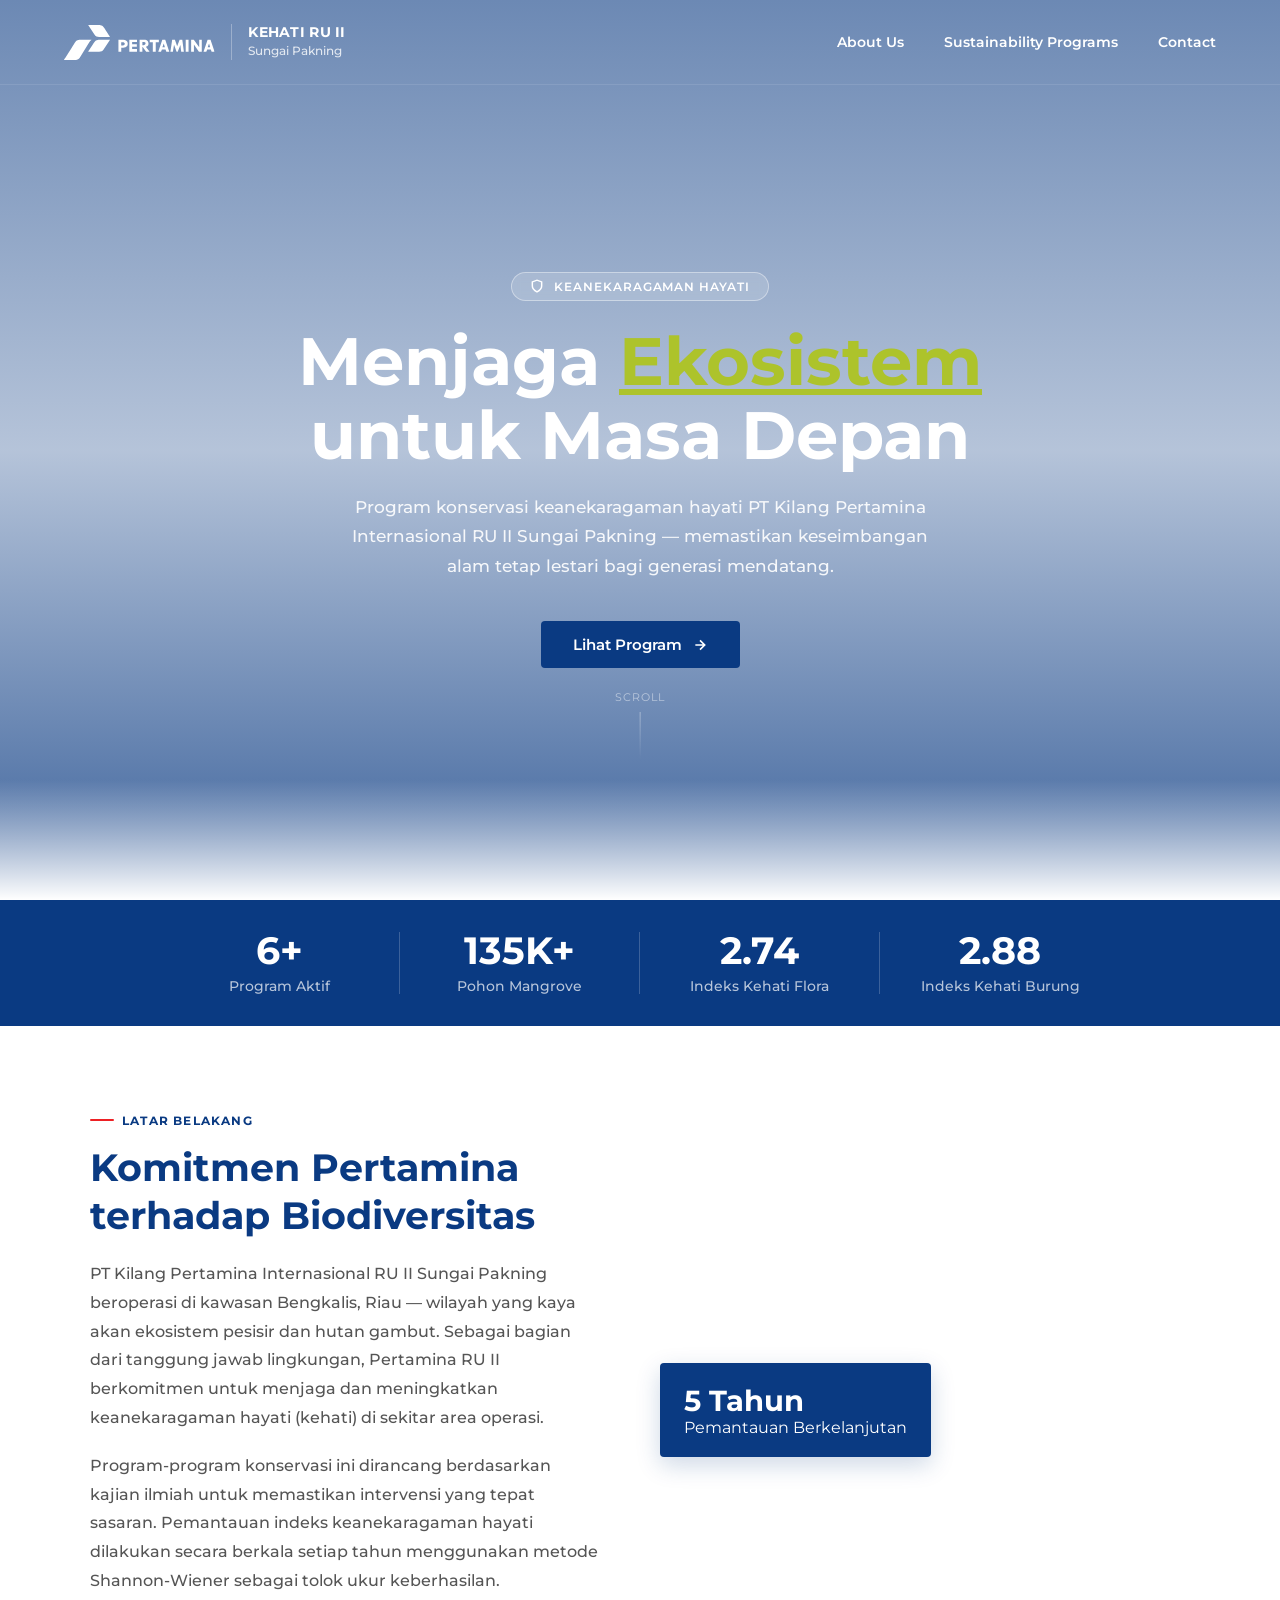
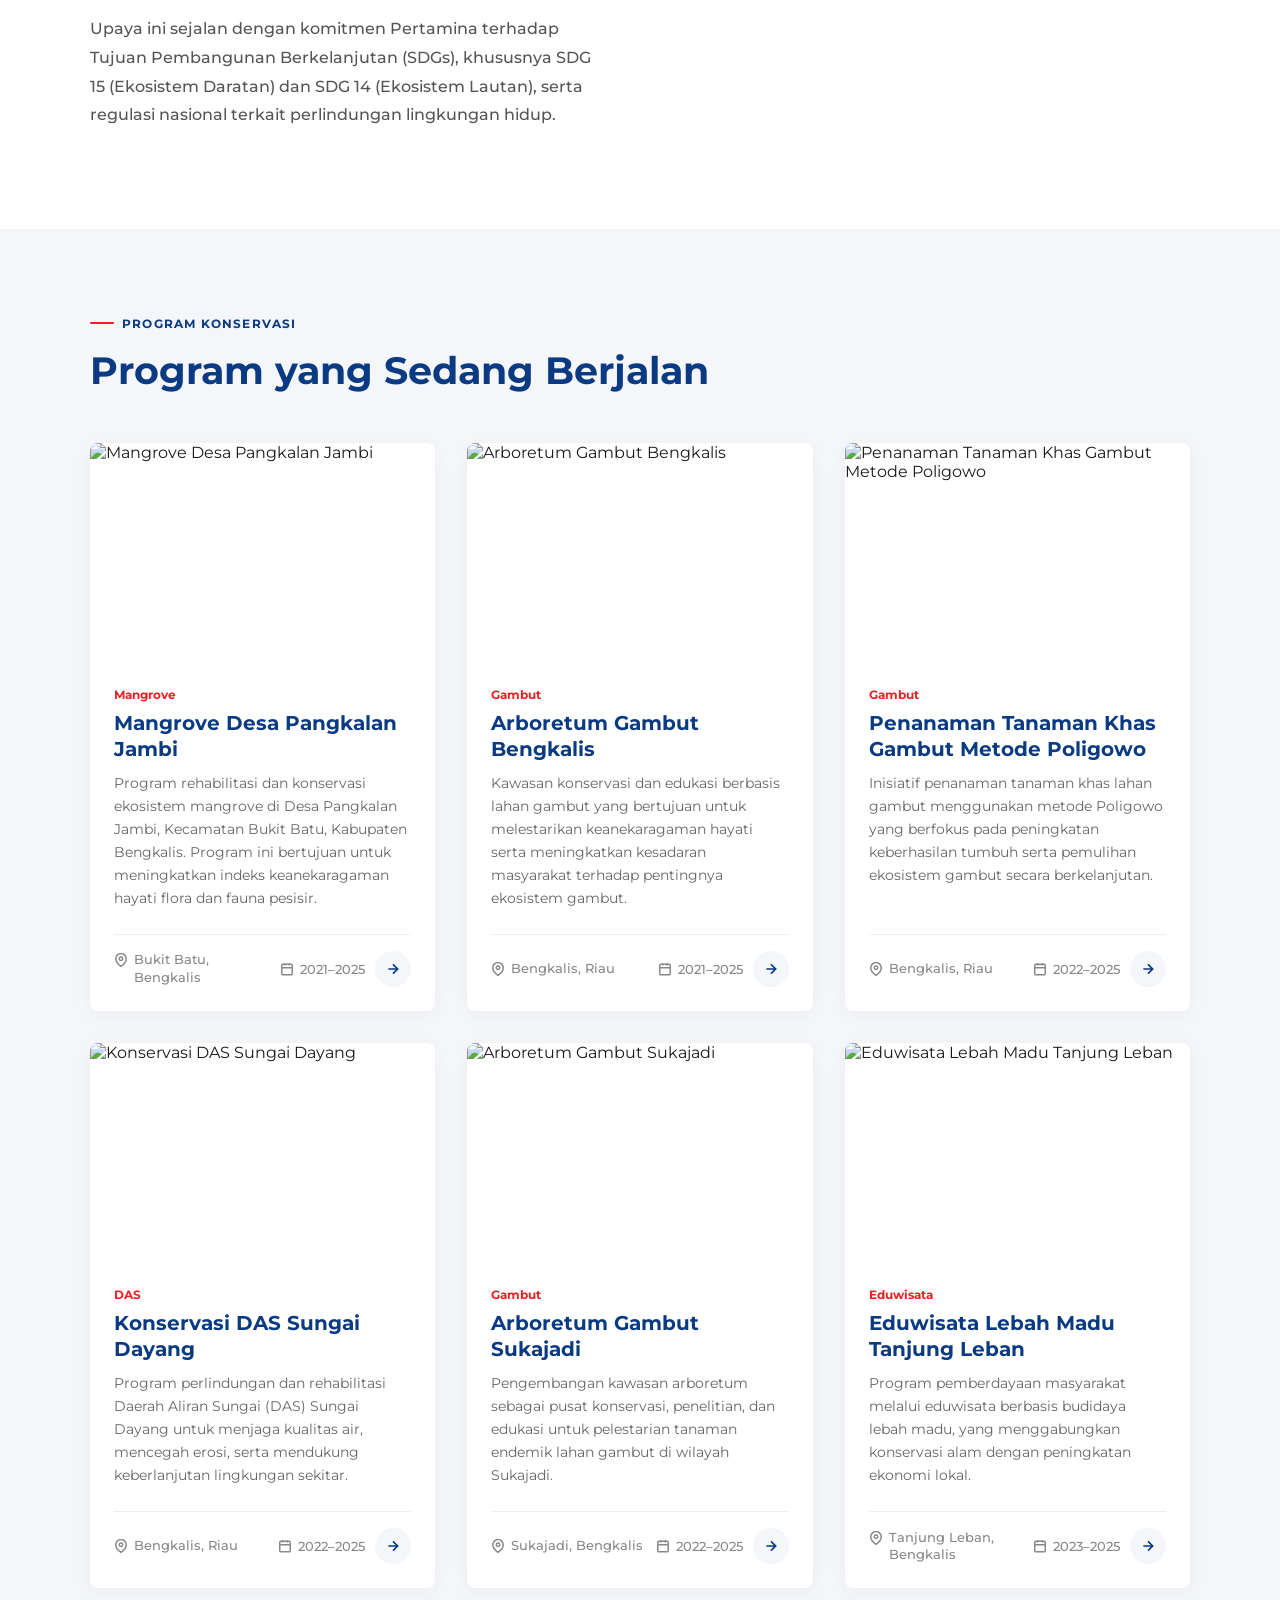
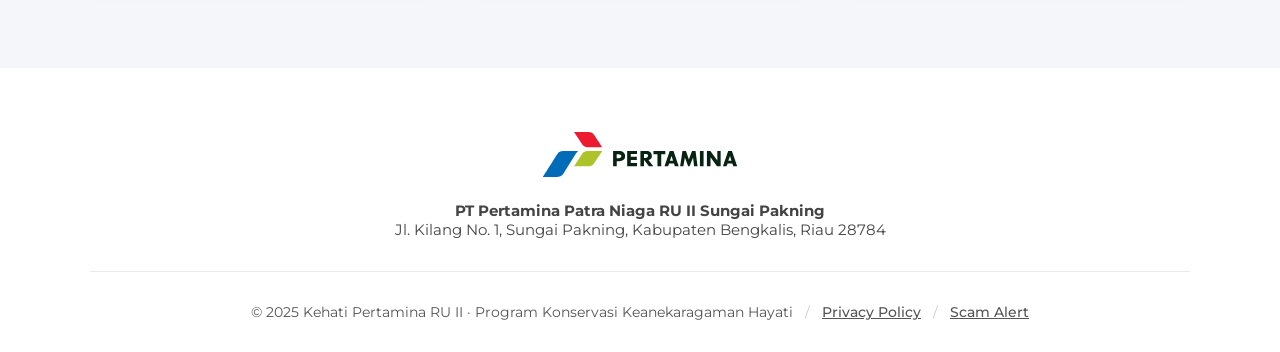
==== index.html @ fcdebe8d "init init" ====
<!DOCTYPE html>
<html lang="id">
<head>
  <meta charset="UTF-8" />
  <meta name="viewport" content="width=device-width, initial-scale=1.0" />
  <title>Kehati — PT Kilang Pertamina Internasional RU II Sungai Pakning</title>
  <link rel="apple-touch-icon" href="image/logo/Pertamina_Logo.svg">
  <script src="https://cdn.tailwindcss.com"></script>
  
  <link rel="preconnect" href="https://fonts.googleapis.com" />
  <link rel="preconnect" href="https://fonts.gstatic.com" crossorigin />
  <link href="https://fonts.googleapis.com/css2?family=Montserrat:wght@400;500;600;700&display=swap" rel="stylesheet" />
  
  <link rel="stylesheet" href="css/style.css" />
</head>
<body class="page-index">

<div id="header-placeholder"></div>

<section class="hero">
  <div class="hero-content">
    <div class="hero-eyebrow">
      <svg width="14" height="14" viewBox="0 0 24 24" fill="none" stroke="currentColor" stroke-width="2.5"><path d="M12 22s8-4 8-10V5l-8-3-8 3v7c0 6 8 10 8 10z"/></svg>
      Keanekaragaman Hayati
    </div>
    <h1 class="hero-title">Menjaga <em>Ekosistem</em><br />untuk Masa Depan</h1>
    <p class="hero-sub">Program konservasi keanekaragaman hayati PT Kilang Pertamina Internasional RU II Sungai Pakning — memastikan keseimbangan alam tetap lestari bagi generasi mendatang.</p>
    <a href="#program" class="hero-cta">Lihat Program <svg width="16" height="16" viewBox="0 0 24 24" fill="none" stroke="currentColor" stroke-width="2.5"><path d="M5 12h14M12 5l7 7-7 7"/></svg></a>
  </div>
  <div class="hero-scroll">Scroll</div>
</section>

<div class="stats-bar">
  <div class="stats-grid">
    <div class="stat-item">
      <div class="stat-number" id="ProgramAktif">—</div>
      <div class="stat-label">Program Aktif</div>
    </div>
    <div class="stat-item"><div class="stat-number">135K+</div><div class="stat-label">Pohon Mangrove</div></div>
    <div class="stat-item"><div class="stat-number">2.74</div><div class="stat-label">Indeks Kehati Flora</div></div>
    <div class="stat-item"><div class="stat-number">2.88</div><div class="stat-label">Indeks Kehati Burung</div></div>
  </div>
</div>

<section class="section" id="latar-belakang">
  <div class="section-inner">
    <div class="latar-grid">
      <div class="latar-text reveal">
        <div class="section-tag">Latar Belakang</div>
        <h2 class="section-title">Komitmen Pertamina terhadap Biodiversitas</h2>
        <p>PT Kilang Pertamina Internasional RU II Sungai Pakning beroperasi di kawasan Bengkalis, Riau — wilayah yang kaya akan ekosistem pesisir dan hutan gambut. Sebagai bagian dari tanggung jawab lingkungan, Pertamina RU II berkomitmen untuk menjaga dan meningkatkan keanekaragaman hayati (kehati) di sekitar area operasi.</p>
        <p>Program-program konservasi ini dirancang berdasarkan kajian ilmiah untuk memastikan intervensi yang tepat sasaran. Pemantauan indeks keanekaragaman hayati dilakukan secara berkala setiap tahun menggunakan metode Shannon-Wiener sebagai tolok ukur keberhasilan.</p>
        <p>Upaya ini sejalan dengan komitmen Pertamina terhadap Tujuan Pembangunan Berkelanjutan (SDGs), khususnya SDG 15 (Ekosistem Daratan) dan SDG 14 (Ekosistem Lautan), serta regulasi nasional terkait perlindungan lingkungan hidup.</p>
      </div>
      <div class="latar-visual reveal">
        <img src="/image/program/stairs.png" alt="Ekosistem Mangrove" class="latar-img" />
        <div class="latar-badge"><strong>5 Tahun</strong><span>Pemantauan Berkelanjutan</span></div>
      </div>
    </div>
  </div>
</section>

<section class="programs-section" id="program">
  <div class="section-inner">
    <div class="reveal">
      <div class="section-tag">Program Konservasi</div>
      <h2 class="section-title">Program yang Sedang Berjalan</h2>
    </div>
    <div class="programs-grid" id="programGrid">
      <div class="loader"><div class="spinner"></div><br/>Memuat daftar program…</div>
    </div>
  </div>
</section>

<div id="footer-placeholder"></div>

<script src="js/main.js"></script>
</body>
</html>
---- css/style.css ----
:root {
  /* Corporate Colors */
  --perta-blue: #0A3A82; /* Biru Pertamina */
  --perta-blue-dark: #072a60;
  --perta-red: #ED2024; /* Merah Pertamina */
  --perta-green: #7BB82A; /* Hijau (Aksen sekunder) */
  --ink: #1a1a1a;
  --bg-light: #ffffff;
  --bg-section: #f4f6f9;
}
* { margin: 0; padding: 0; box-sizing: border-box; }
body { 
  font-family: 'Montserrat', sans-serif; /* Update Tipografi */
  background: var(--bg-light); 
  color: var(--ink); 
  overflow-x: hidden; 
}

/* ── NAV GLOBAL (TRANSPARENT TO SOLID SCROLL) ── */
nav {
  position: fixed; top: 0; left: 0; right: 0; z-index: 100;
  background: transparent; 
  transition: all 0.3s ease;
  padding: 0 4rem; display: flex; align-items: center; justify-content: space-between;
  height: 85px; border-bottom: 1px solid rgba(255,255,255,0.1);
}
.nav-logo { display: flex; align-items: center; gap: 16px; text-decoration: none; }
.logo-white { height: 35px; display: block; transition: 0.3s; }
.logo-color { height: 35px; display: none; transition: 0.3s; }

.nav-title { color: white; font-size: 0.85rem; line-height: 1.3; transition: color 0.3s; border-left: 1px solid rgba(255,255,255,0.3); padding-left: 16px; }
.nav-title strong { display: block; font-weight: 700; letter-spacing: 0.02em; }
.nav-title span { font-size: 0.75rem; font-weight: 500; opacity: 0.8; }

.nav-links { display: flex; gap: 2.5rem; }
.nav-links a { 
  color: white; text-decoration: none; font-size: 0.9rem; font-weight: 600; 
  transition: color 0.2s; position: relative;
}
.nav-links a:hover { color: var(--perta-blue); }

.nav-burger { display: none; flex-direction: column; gap: 5px; cursor: pointer; }
.nav-burger span { width: 24px; height: 2px; background: white; border-radius: 2px; transition: all 0.3s; }
.nav-back { display: flex; align-items: center; gap: 8px; color: white; font-weight: 600; text-decoration: none; font-size: 0.9rem; transition: color 0.2s; }
.nav-back:hover { color: var(--perta-blue); }

/* --- NAV SCROLLED STATE (PUTIH) --- */
nav.nav-scrolled {
  background: #ffffff;
  box-shadow: 0 4px 20px rgba(0,0,0,0.06);
  border-bottom: 1px solid transparent;
  height: 75px;
}
nav.nav-scrolled .logo-white { display: none; }
nav.nav-scrolled .logo-color { display: block; }
nav.nav-scrolled .nav-title { color: var(--ink); border-left-color: #ddd; }
nav.nav-scrolled .nav-links a, nav.nav-scrolled .nav-back { color: var(--ink); }
nav.nav-scrolled .nav-links a:hover, nav.nav-scrolled .nav-back:hover { color: var(--perta-blue); }
nav.nav-scrolled .nav-burger span { background: var(--ink); }

/* Switcher Header/Footer by Body Class */
.page-index .show-on-index { display: flex !important; }
.page-index .show-block-on-index { display: block !important; }
.page-inner .show-on-inner { display: flex !important; }
.page-inner .show-block-on-inner { display: block !important; }

/* ── HERO ── */
.page-index .hero {
  min-height: 100vh;
  /* Overlay gelap kebiruan agar teks putih terbaca jelas */
  background: linear-gradient(to bottom, rgba(10,58,130,0.6) 0%, rgba(10,58,130,0.3) 50%, rgba(10,58,130,0.8) 100%),
              url('https://images.unsplash.com/photo-1586348943529-beaae6c28db9?w=1800&q=85') center/cover no-repeat;
  display: flex; align-items: center; justify-content: center; text-align: center; padding: 120px 2rem 80px; position: relative;
}
.page-index .hero::after { content: ''; position: absolute; bottom: 0; left: 0; right: 0; height: 120px; background: linear-gradient(to bottom, transparent, var(--bg-light)); }
.page-inner .hero {
  height: 100vh; min-height: 560px;
  display: flex; flex-direction: column; align-items: flex-start; justify-content: flex-end; padding: 0 5vw 5vh; position: relative;
}
#mangrove-hero {   background: linear-gradient(to bottom, rgba(10,58,130,0.4) 0%, rgba(10,58,130,0.2) 40%, rgba(10,58,130,0.7) 100%),
              url('/image/program/mangrove2.png') center/cover no-repeat; }
.page-inner .hero::after { content: ''; position: absolute; bottom: 0; left: 0; right: 0; height: 140px; background: linear-gradient(to bottom, transparent, var(--bg-light)); }

.hero-content { position: relative; z-index: 1; max-width: 780px; }
.hero-eyebrow {
  display: inline-flex; align-items: center; gap: 10px; background: rgba(255,255,255,0.15); border: 1px solid rgba(255,255,255,0.4); backdrop-filter: blur(4px);
  border-radius: 100px; padding: 6px 18px; font-size: 0.75rem; font-weight: 600; letter-spacing: 0.08em; text-transform: uppercase;
  color: white; margin-bottom: 1.5rem; animation: fadeUp 0.6s ease both;
}
/* Menghilangkan Font Playfair untuk konsistensi Sans-Serif */
.page-index .hero-title, .page-inner .hero-title { font-family: 'Montserrat', sans-serif; font-size: clamp(2.6rem, 6vw, 4.2rem); line-height: 1.1; font-weight: 700; color: white; margin-bottom: 1.25rem; animation: fadeUp 0.6s 0.1s ease both; }
.page-index .hero-title em { font-style: normal; color: #adc32b; text-decoration: underline; text-decoration-color: #adc32b; }
.hero-sub { font-size: 1.05rem; line-height: 1.75; color: rgba(255,255,255,0.9); font-weight: 500; max-width: 580px; margin: 0 auto 2.5rem; animation: fadeUp 0.6s 0.2s ease both; }

/* Tombol Biru Aktif */
.hero-cta { display: inline-flex; align-items: center; gap: 10px; background: var(--perta-blue); color: white; padding: 14px 32px; border-radius: 4px; font-size: 0.95rem; font-weight: 600; text-decoration: none; border: none; cursor: pointer; transition: background 0.2s, transform 0.2s; animation: fadeUp 0.6s 0.3s ease both; }
.hero-cta:hover { background: var(--perta-blue-dark); transform: translateY(-2px); }

/* ── LAYOUT & SECTIONS ── */
.section { padding: 80px 2rem; background: var(--bg-light); }
.section-inner { max-width: 1100px; margin: 0 auto; }
.content-wrap { max-width: 1100px; margin: 0 auto; padding: 60px 2rem; }
.section-tag { display: inline-flex; align-items: center; gap: 8px; font-size: 0.75rem; font-weight: 700; letter-spacing: 0.1em; text-transform: uppercase; color: var(--perta-blue); margin-bottom: 1rem; }
.section-tag::before { content: ''; width: 24px; height: 2px; background: var(--perta-red); border-radius: 2px; }
.section-title { font-size: clamp(1.8rem, 3.5vw, 2.4rem); font-weight: 700; color: var(--perta-blue); margin-bottom: 1.25rem; line-height: 1.25; }

/* ── COMPONENTS ── */
.stats-bar { background: var(--perta-blue); padding: 2rem 2rem; }
.stats-grid { max-width: 960px; margin: 0 auto; display: grid; grid-template-columns: repeat(4, 1fr); }
.stat-item { text-align: center; padding: 0 1.5rem; border-right: 1px solid rgba(255,255,255,0.2); }
.stat-item:last-child { border-right: none; }
.stat-number { font-size: 2.4rem; font-weight: 700; color: white; line-height: 1; }
.stat-label { font-size: 0.85rem; color: rgba(255,255,255,0.7); font-weight: 500; margin-top: 8px; }

.latar-grid { display: grid; grid-template-columns: 1fr 1fr; gap: 5rem; align-items: center; }
.latar-text p, .desc-section p { font-size: 1rem; line-height: 1.8; color: #555; margin-bottom: 1.2rem; font-weight: 500; }
.latar-visual { position: relative; }
.latar-img { width: 100%; aspect-ratio: 4/5; object-fit: cover; border-radius: 4px; }
.latar-badge { position: absolute; bottom: -20px; left: -20px; background: var(--perta-blue); color: white; padding: 20px 24px; border-radius: 4px; box-shadow: 0 8px 24px rgba(10,58,130,0.2); }
.latar-badge strong { display: block; font-size: 1.8rem; font-weight: 700;}

.programs-section { background: var(--bg-section); padding: 80px 2rem; }
.programs-grid { display: grid; grid-template-columns: repeat(auto-fill, minmax(320px, 1fr)); gap: 2rem; margin-top: 3rem; }
.program-card { 
  background: white; 
  border-radius: 8px; 
  overflow: hidden; 
  box-shadow: 0 4px 20px rgba(0,0,0,0.04); 
  transition: transform 0.3s, box-shadow 0.3s; 
  cursor: pointer; 
  text-decoration: none; 
  color: inherit; 
  
  /* Tambahan untuk layout yang rata */
  display: flex; 
  flex-direction: column; 
  height: 100%; 
}.program-card:hover { transform: translateY(-6px); box-shadow: 0 12px 30px rgba(0,0,0,0.08); }
.card-img { width: 100%; height: 220px; object-fit: cover; display: block; transition: transform 0.5s; }
.program-card:hover .card-img { transform: scale(1.05); }
.card-img-wrap { overflow: hidden; }
.card-body { 
  padding: 1.5rem; 
  
  /* Tambahan agar bisa mendorong footer ke bawah */
  display: flex; 
  flex-direction: column; 
  flex-grow: 1; 
}
.card-cat { font-size: 0.75rem; font-weight: 700; color: var(--perta-red); margin-bottom: 8px; }
.card-title { font-size: 1.25rem; font-weight: 700; color: var(--perta-blue); margin-bottom: 10px; line-height: 1.3; }
.card-desc { font-size: 0.9rem; color: #666; line-height: 1.6; margin-bottom: 1.5rem; }
.card-meta { 
  display: flex; 
  align-items: center; /* Menjaga lokasi, tahun, dan panah sejajar secara vertikal */
  gap: 10px; 
  border-top: 1px solid #eee; 
  padding-top: 1rem; 
  margin-top: auto; 
  width: 100%;
}

/* Lokasi tetap fleksibel (bisa 2 baris) */
.card-loc { 
  display: flex; 
  align-items: flex-start; 
  gap: 6px; 
  font-size: 0.8rem; 
  font-weight: 500; 
  color: #888;
  white-space: normal; 
  line-height: 1.4; 
  flex-shrink: 1; 
}

/* Tahun sekarang menjadi penentu posisi ke kanan */
.card-year { 
  display: flex; 
  align-items: center; 
  gap: 6px; 
  font-size: 0.8rem; 
  font-weight: 500; 
  color: #888;
  white-space: nowrap; 
  flex-shrink: 0; 
  
  /* KUNCI: margin-left auto pada tahun mendorong dirinya dan arrow ke pojok kanan */
  margin-left: auto; 
}

/* Pastikan icon lokasi tidak ikut mengecil atau turun ke bawah */
.card-loc svg {
  flex-shrink: 0; 
  margin-top: 2px; /* Penyesuaian agar icon sejajar pas dengan teks baris pertama */
}
.card-year { 
  display: flex; 
  align-items: center; 
  gap: 6px; 
  font-size: 0.8rem; 
  font-weight: 500; 
  color: #888;
  
  /* Logika untuk tahun 1 baris */
  white-space: nowrap; /* WAJIB: Paksa teks jadi 1 baris */
  flex-shrink: 0; /* WAJIB: Jangan biarkan tahun menyusut/tergencet */
}
/* Arrow tetap konsisten mengikuti tahun */
.card-arrow { 
  width: 36px; 
  height: 36px; 
  border-radius: 50%; 
  background: var(--bg-section); 
  display: flex; 
  align-items: center; 
  justify-content: center; 
  transition: background 0.2s; 
  flex-shrink: 0; 
}

.program-card:hover .card-arrow { background: var(--perta-blue); }
.card-arrow svg { width: 16px; height: 16px; stroke: var(--perta-blue); transition: 0.2s; }
.program-card:hover .card-arrow svg { stroke: white; }

/* ── INNER PAGE SPECIFIC ── */
/* Susunan Grid Card */
.summary-cards { 
  display: grid; 
  grid-template-columns: repeat(4, 1fr); 
  gap: 1.25rem; 
  margin-bottom: 60px; 
}

/* Base Card & Efek Hover Background */
.summary-card { 
  background: white; 
  border-radius: 8px; 
  padding: 1.5rem; 
  box-shadow: 0 2px 12px rgba(0,0,0,0.04); 
  transition: all 0.3s ease; /* Tambahkan transisi agar perubahan warnanya mulus */
  cursor: pointer;
}
.summary-card:hover { 
  background-color: var(--perta-blue); 
  transform: translateY(-5px); /* Opsional: Bikin card naik sedikit saat di hover */
}

/* Warna Default Elemen Anak (Perhatikan tambahan transition) */
.summary-val { 
  font-size: 2.2rem; 
  font-weight: 700; 
  color: var(--perta-blue); 
  line-height: 1; 
  transition: color 0.3s ease; 
}
.summary-label { 
  font-size: 0.85rem; 
  font-weight: 600; 
  color: #777; 
  margin-top: 8px; 
  transition: color 0.3s ease; 
}

/* ── KUNCI PERBAIKANNYA DI SINI ── */
/* "Hai .summary-val dan .summary-label, jika induk kalian (.summary-card) sedang di-hover, kalian HARUS berubah jadi putih!" */
.summary-card:hover .summary-val,
.summary-card:hover .summary-label {
  color: white;
}

/* ── SLIDER OTHER PROGRAMS ── */
.other-programs { padding: 60px 0; background: var(--bg-section); }
.slider-container { display: flex; gap: 1.5rem; overflow-x: auto; padding: 20px 2rem 40px; scroll-snap-type: x mandatory; scrollbar-width: none; }
.slider-container::-webkit-scrollbar { display: none; }
.slider-card { flex: 0 0 320px; scroll-snap-align: start; background: white; border-radius: 8px; overflow: hidden; box-shadow: 0 4px 15px rgba(0,0,0,0.04); text-decoration: none; color: inherit; transition: transform 0.3s; }
.slider-card:hover { transform: translateY(-5px); }
.slider-img { width: 100%; height: 180px; object-fit: cover; }
.slider-body { padding: 1.25rem; }

/* ── NEW PERTAMINA FOOTER ── */
.pertamina-footer {
  background: white;
  color: var(--ink);
  padding: 4rem 2rem 2rem;
  text-align: center;
}
.footer-logo img {
  height: 45px;
  margin: 0 auto 1.5rem;
  display: block;
}
.footer-contact p {
  font-size: 0.95rem;
  color: #444;
  margin-bottom: 0.5rem;
}
.footer-divider {
  width: 100%;
  max-width: 1100px;
  margin: 2rem auto;
  border: 0;
  height: 1px;
  background: #eaeaea;
}
.footer-socials {
  display: flex;
  justify-content: center;
  gap: 1.5rem;
  margin-bottom: 2rem;
}
.footer-socials a {
  display: inline-flex; align-items: center; justify-content: center;
  color: var(--ink); transition: color 0.2s, transform 0.2s;
}
.footer-socials a:hover { color: var(--perta-blue); transform: translateY(-2px); }
.footer-socials svg { width: 22px; height: 22px; fill: currentColor; }
.footer-bottom {
  display: flex;
  justify-content: center;
  align-items: center;
  flex-wrap: wrap;
  gap: 12px;
  font-size: 0.85rem;
  color: #555;
}
.footer-bottom a { color: #555; text-decoration: underline; font-weight: 500; }
.footer-bottom a:hover { color: var(--perta-blue); }
.footer-bottom .sep { color: #ccc; }

/* ── UTILITIES & LOADER ── */
.loader, .loader-wrap { text-align: center; display: flex; flex-direction: column; align-items: center; padding: 2.5rem; gap: 10px; color: #888; font-size: 0.875rem; }
.spinner { width: 32px; height: 32px; border: 3px solid rgba(0,0,0,0.08); border-top-color: var(--perta-blue); border-radius: 50%; animation: spin 0.7s linear infinite; }
@keyframes fadeUp { from { opacity:0; transform:translateY(20px); } to { opacity:1; transform:none; } }
@keyframes spin { to { transform: rotate(360deg); } }
.reveal { opacity: 0; transform: translateY(28px); transition: opacity 0.65s ease, transform 0.65s ease; }
.reveal.visible { opacity: 1; transform: none; }

/* ── RESPONSIVE ── */
@media (max-width: 768px) {
/* 1. Header & Navigasi Mobile */
  nav { 
    padding: 0 1.25rem; 
    height: 70px; 
  }
  nav.nav-scrolled { height: 60px; }
  
  .logo-white, .logo-color { 
    height: 28px; 
  }
  .nav-title { 
    display: none; 
  }
  
  /* --- KUNCI PERBAIKANNYA DI SINI --- */
  /* Kita gunakan penargetan yang lebih kuat untuk mengalahkan class "show-on-index" */
  .page-index .nav-links.show-on-index,
  .nav-links { 
    display: none !important; 
  } 
  
  /* Pastikan hanya burger menu yang tampil di pojok kanan */
  .page-index .nav-burger.show-on-index,
  .nav-burger { 
    display: flex !important; 
    margin-left: auto; /* Dorong burger menu mentok ke kanan */
  }
  
  /* Rapikan tombol Back to Home (Inner) */
  .nav-back { 
    font-size: 0.8rem; 
    gap: 6px; 
    white-space: nowrap; 
    margin-left: auto;
  }
  .nav-title { display: none; /* Sembunyikan text title di mobile agar rapi */ }
  .nav-links { display: none !important; }
  .page-index .nav-burger { display: flex !important; }
  .latar-grid { grid-template-columns: 1fr; gap: 2.5rem; }
  .stats-grid { grid-template-columns: repeat(2, 1fr); gap: 1.5rem; }
  .stat-item { border-right: none; }
}

/* ── CHARTS & TABLES (CORPORATE THEME) ── */
.chart-card { background: white; border-radius: 8px; padding: 2.5rem; box-shadow: 0 4px 20px rgba(0,0,0,0.04); margin-bottom: 3rem; }
.chart-title { font-size: 1.15rem; font-weight: 700; color: var(--perta-blue); margin-bottom: 0.3rem; }
.chart-subtitle { font-size: 0.85rem; color: #888; margin-bottom: 1.5rem; font-weight: 500; }
.chart-container { position: relative; height: 300px; width: 100%; }

.table-section { margin-bottom: 3rem; }
.table-card { background: white; border-radius: 8px; overflow: hidden; box-shadow: 0 4px 20px rgba(0,0,0,0.04); }
.table-header { padding: 1.25rem 2rem; display: flex; align-items: center; gap: 16px; }
.table-header-icon { width: 40px; height: 40px; border-radius: 8px; flex-shrink: 0; background: rgba(255,255,255,0.15); display: flex; align-items: center; justify-content: center; }
.table-header-icon svg { width: 20px; height: 20px; stroke: white; }
.table-header-text strong { display: block; color: white; font-size: 1.05rem; font-weight: 700; }
.table-header-text span { color: rgba(255,255,255,0.7); font-size: 0.8rem; font-weight: 500; }

.table-scroll { overflow-x: auto; -webkit-overflow-scrolling: touch; }
table { width: 100%; border-collapse: collapse; text-align: left; }
thead tr.thead-group th { font-size: 0.75rem; font-weight: 700; letter-spacing: 0.05em; text-transform: uppercase; padding: 0.85rem 1.2rem; white-space: nowrap; border-right: 1px solid rgba(255,255,255,0.1); color: rgba(255,255,255,0.9); }
thead tr.thead-group th.th-jumlah { text-align: center; border-right: none; }
thead tr.thead-years th { background: #f4f6f9; color: #555; font-size: 0.75rem; font-weight: 700; padding: 0.75rem 1.2rem; text-align: right; white-space: nowrap; border-right: 1px solid #e5e7eb; }
thead tr.thead-years th:last-child { border-right: none; }
thead tr.thead-years th.th-fixed { text-align: left; background: #eaedf2; }

tbody tr { border-bottom: 1px solid #f4f6f9; transition: background 0.2s; }
tbody tr:last-child { border-bottom: none; }
tbody tr:hover { background: #f9fafb; }
tbody td { padding: 1rem 1.2rem; font-size: 0.9rem; color: #444; font-weight: 500; }
.td-italic { font-style: italic; color: #666; }
.td-num { text-align: right; font-variant-numeric: tabular-nums; font-weight: 600; }
.td-dash { text-align: right; color: #bbb; }

tr.total-row td { background: #f4f6f9; font-weight: 700; color: var(--perta-blue); border-top: 2px solid #e5e7eb; }
tr.total-row .td-num { color: var(--perta-blue); }

/* ── DIVIDER DATA FAUNA ── */
.fauna-divider { display: flex; align-items: center; gap: 1rem; margin: 4rem 0 3rem; }
.fauna-divider-line { flex: 1; height: 1px; background: #ddd; }
.fauna-divider-label { font-size: 1.4rem; font-weight: 700; color: var(--perta-blue); white-space: nowrap; }

body.page-inner {
  background: #f4f7f9; /* Abu-abu kebiruan sangat muda, khas corporate */
}

/* ── PERBAIKAN HERO INNER PAGE (PROGRAM) ── */
.page-inner .hero {
  justify-content: center; /* Mendorong konten agar berada di tengah, tidak tertutup gradien bawah */
  padding-top: 140px; /* Memberi jarak aman agar tidak tertutup transparent header */
}

.page-inner .hero-title {
  color: #ffffff !important;
  text-shadow: 0 4px 12px rgba(0,0,0,0.3); /* Memberi efek bayangan agar teks pop-out dari gambar background */
  opacity: 1; /* Mencegah bug teks menghilang karena animasi */
}

/* Mengembalikan styling lokasi & meta yang sempat terhapus */
.hero-meta { 
  display: flex; 
  flex-wrap: wrap; 
  gap: 1.5rem; 
  margin-top: 1rem;
  animation: fadeUp 0.6s 0.2s ease forwards; 
}

.hero-meta-item { 
  display: flex; 
  align-items: center; 
  gap: 8px; 
  color: rgba(255, 255, 255, 0.95); /* Putih bersih */
  font-size: 0.95rem; 
  font-weight: 500; 
  text-shadow: 0 2px 8px rgba(0,0,0,0.4); /* Membantu keterbacaan di atas gambar mangrove */
}

.hero-meta-item svg { 
  width: 18px; 
  height: 18px; 
  stroke: var(--perta-red); /* Menggunakan aksen merah Pertamina untuk icon */
}

.page-inner .hero-eyebrow {
  background: rgba(10, 58, 130, 0.6); /* Background biru transparan khas Pertamina */
  border-color: rgba(255,255,255,0.2);
}

/* ════════════════════════════════════════════════════════════
   ── RESPONSIVE (MOBILE & TABLET FIXES) ──
════════════════════════════════════════════════════════════ */

@media (max-width: 992px) {
  nav { padding: 0 2rem; }
}

@media (max-width: 768px) {
  /* 1. Header & Navigasi Mobile */
  nav { 
    padding: 0 1.25rem; /* Kurangi jarak kiri-kanan agar lega */
    height: 70px; 
  }
  nav.nav-scrolled { height: 60px; }
  
  .logo-white, .logo-color { 
    height: 28px; /* Perkecil logo sedikit di HP */
  }
  .nav-title { 
    display: none; /* Sembunyikan teks "KEHATI RU II" agar tidak sesak */
  }
  
  /* Sembunyikan menu teks, tampilkan burger (Index) */
  .nav-links { display: none !important; } 
  .page-index .nav-burger { display: flex !important; }
  
  /* Rapikan tombol Back to Home (Inner) */
  .nav-back { 
    font-size: 0.8rem; 
    gap: 6px; 
    white-space: nowrap; /* Cegah teks turun baris atau terpotong */
  }

  /* 2. Layout, Jarak, dan Konten Utama */
  .latar-grid { grid-template-columns: 1fr; gap: 2.5rem; }
  .stats-grid { grid-template-columns: repeat(2, 1fr); gap: 1.5rem; }
  .stat-item { border-right: none; }
  
  .section, .programs-section { padding: 60px 1.25rem; }
  .content-wrap { padding: 40px 1.25rem; }

  /* 3. Summary Cards (Total Spesies, dll) */
  .summary-cards {
    grid-template-columns: 1fr !important; /* Paksa tumpuk atas-bawah */
    gap: 1rem;
    margin-bottom: 40px;
  }
  .summary-card { 
    padding: 1.25rem; 
  }

  /* 4. Penyesuaian Chart & Tabel di HP */
  .chart-card { padding: 1.5rem; margin-bottom: 2rem; }
  .table-header { flex-direction: column; align-items: flex-start; gap: 10px; }
}

@media (max-width: 480px) {
  /* Penyesuaian ekstra untuk layar HP yang sangat kecil (seperti iPhone SE) */
  .stats-grid { grid-template-columns: 1fr; gap: 1.5rem; }
  .page-index .hero-title, .page-inner .hero-title { font-size: 2.2rem; }
  .hero-sub { font-size: 0.95rem; }
  .summary-val { font-size: 1.8rem; }
}

.hero-scroll {
    position: absolute; bottom: 140px; left: 50%; transform: translateX(-50%);
    display: flex; flex-direction: column; align-items: center; gap: 8px;
    color: rgba(255,255,255,0.5); font-size: 0.7rem; letter-spacing: 0.1em; text-transform: uppercase;
    z-index: 2;
}
.hero-scroll::after {
    content: '';
    width: 1px; height: 48px;
    background: linear-gradient(to bottom, rgba(255,255,255,0.4), transparent);
    animation: scrollLine 1.6s ease infinite;
}
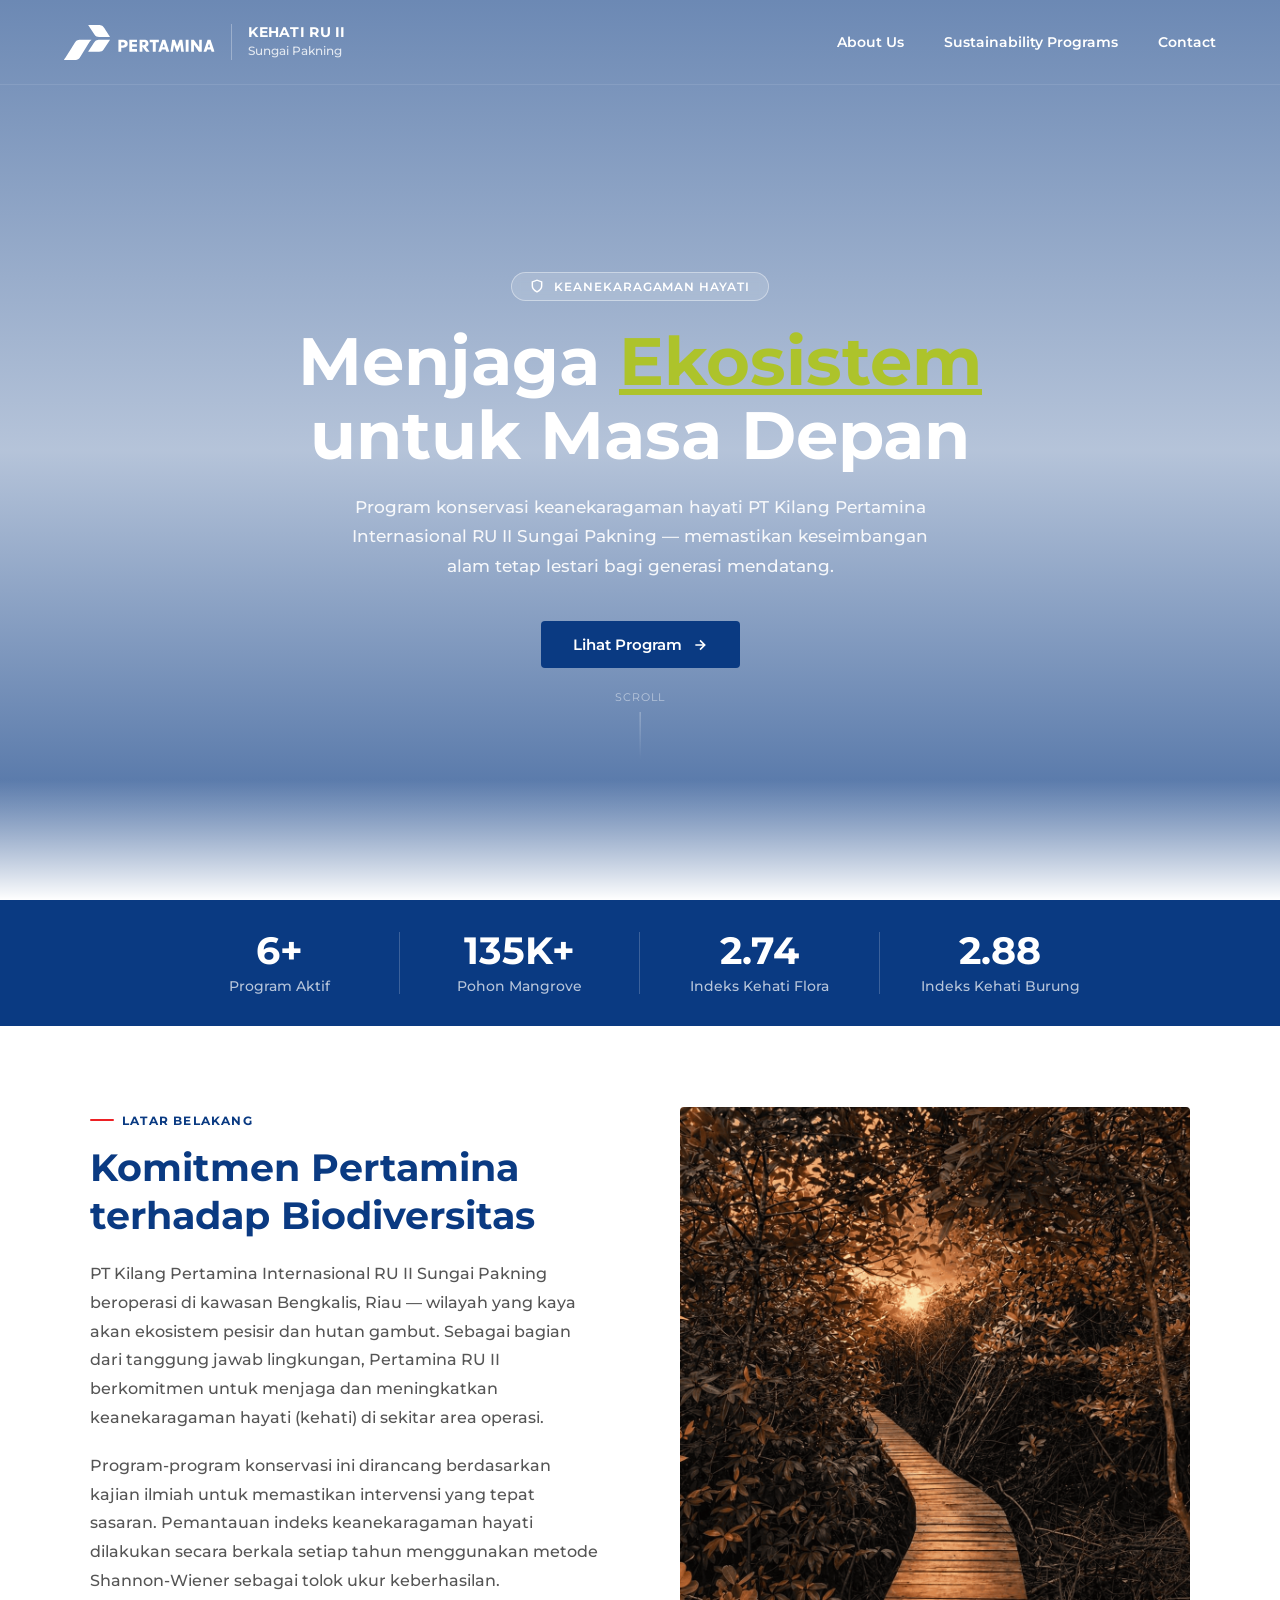
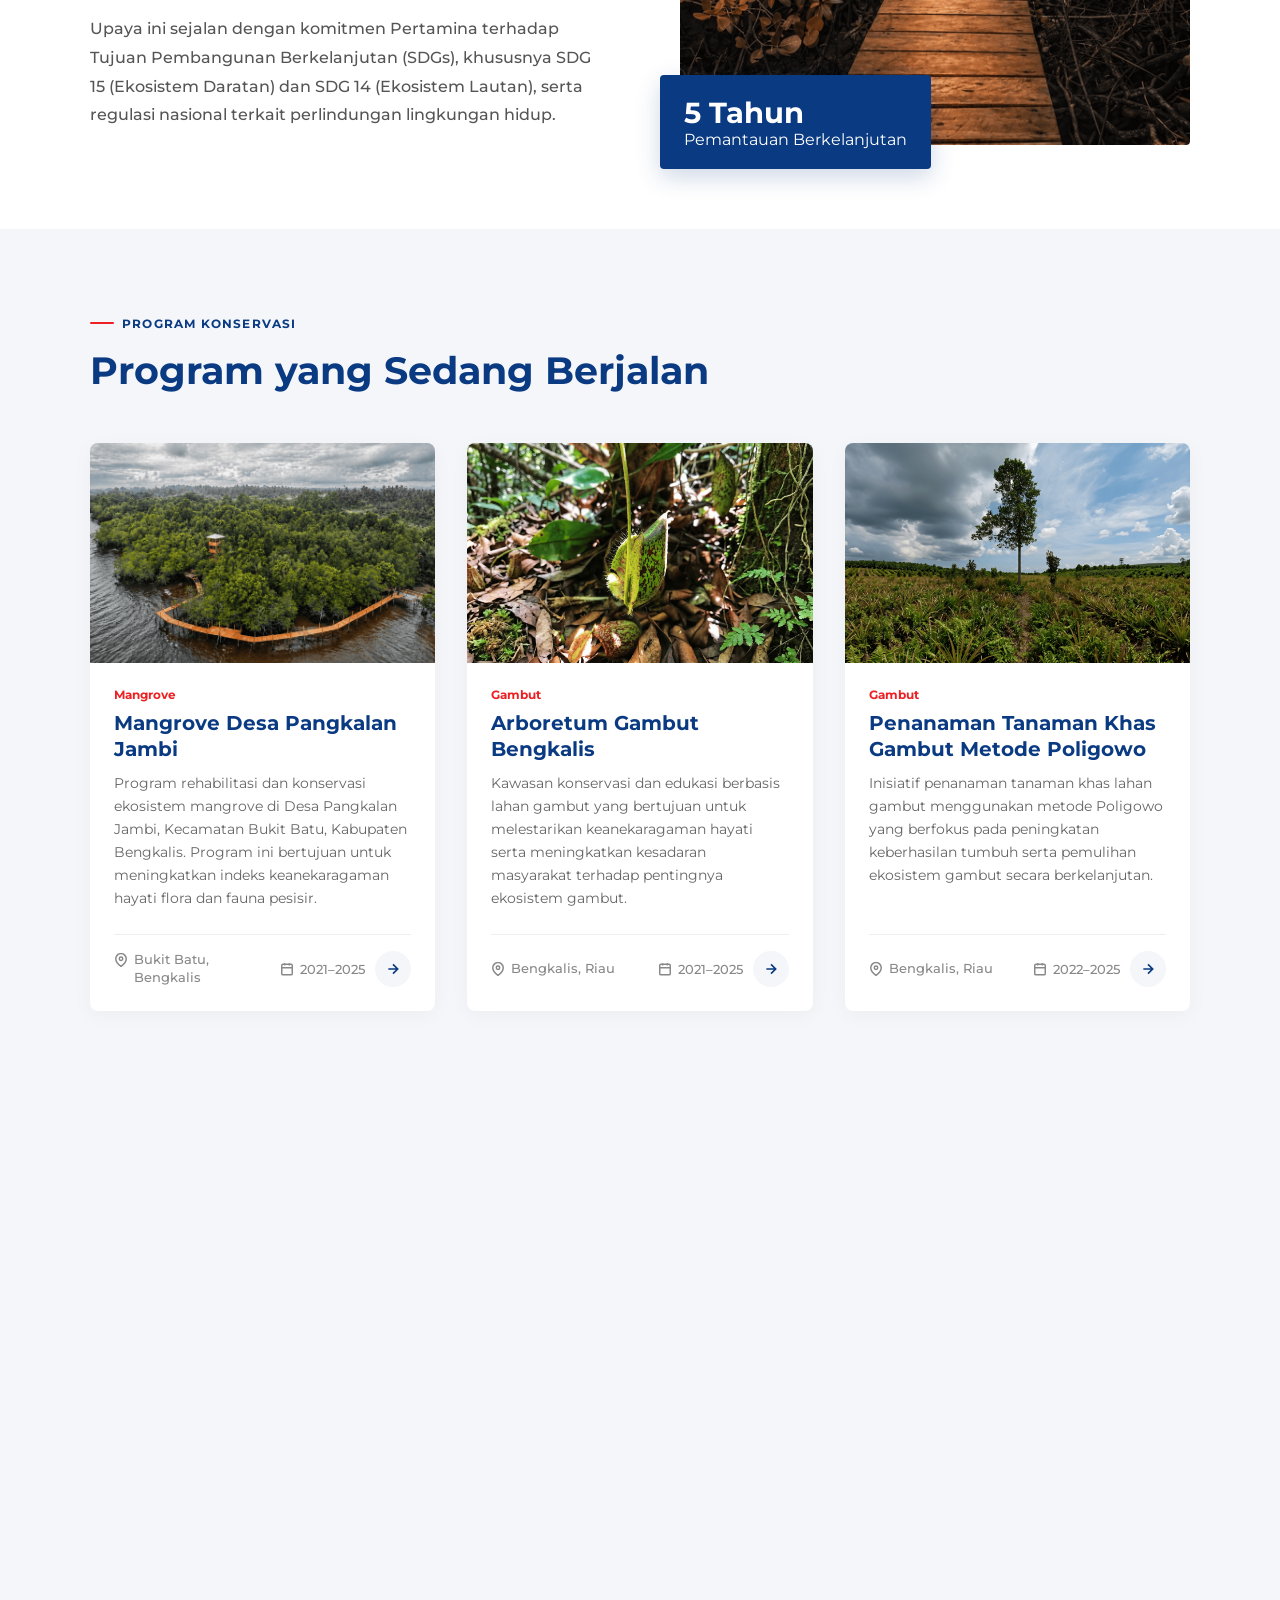
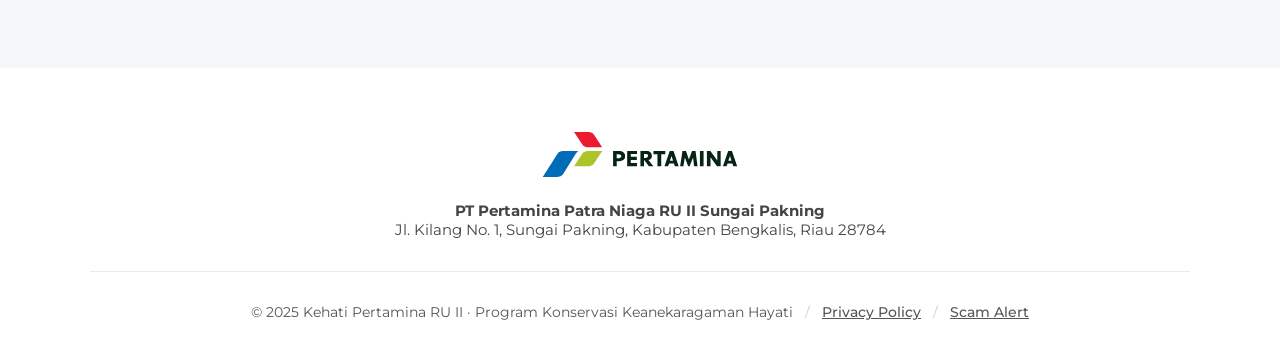
==== commit 9e4969e3: "Update index.html" ====
--- a/index.html
+++ b/index.html
@@ -53,7 +53,7 @@
         <p>Upaya ini sejalan dengan komitmen Pertamina terhadap Tujuan Pembangunan Berkelanjutan (SDGs), khususnya SDG 15 (Ekosistem Daratan) dan SDG 14 (Ekosistem Lautan), serta regulasi nasional terkait perlindungan lingkungan hidup.</p>
       </div>
       <div class="latar-visual reveal">
-        <img src="/image/program/stairs.png" alt="Ekosistem Mangrove" class="latar-img" />
+        <img src="image/program/stairs.png" alt="Ekosistem Mangrove" class="latar-img" />
         <div class="latar-badge"><strong>5 Tahun</strong><span>Pemantauan Berkelanjutan</span></div>
       </div>
     </div>
@@ -76,4 +76,4 @@
 
 <script src="js/main.js"></script>
 </body>
-</html>+</html>
--- a/css/style.css
+++ b/css/style.css
@@ -80,7 +80,8 @@
 #mangrove-hero {   background: linear-gradient(to bottom, rgba(10,58,130,0.4) 0%, rgba(10,58,130,0.2) 40%, rgba(10,58,130,0.7) 100%),
               url('/image/program/mangrove2.png') center/cover no-repeat; }
 .page-inner .hero::after { content: ''; position: absolute; bottom: 0; left: 0; right: 0; height: 140px; background: linear-gradient(to bottom, transparent, var(--bg-light)); }
-
+#eduwisata-hero {   background: linear-gradient(to bottom, rgba(10,58,130,0.4) 0%, rgba(10,58,130,0.2) 40%, rgba(10,58,130,0.7) 100%),
+              url('image/program/mangrove2.png') center/cover no-repeat; }
 .hero-content { position: relative; z-index: 1; max-width: 780px; }
 .hero-eyebrow {
   display: inline-flex; align-items: center; gap: 10px; background: rgba(255,255,255,0.15); border: 1px solid rgba(255,255,255,0.4); backdrop-filter: blur(4px);
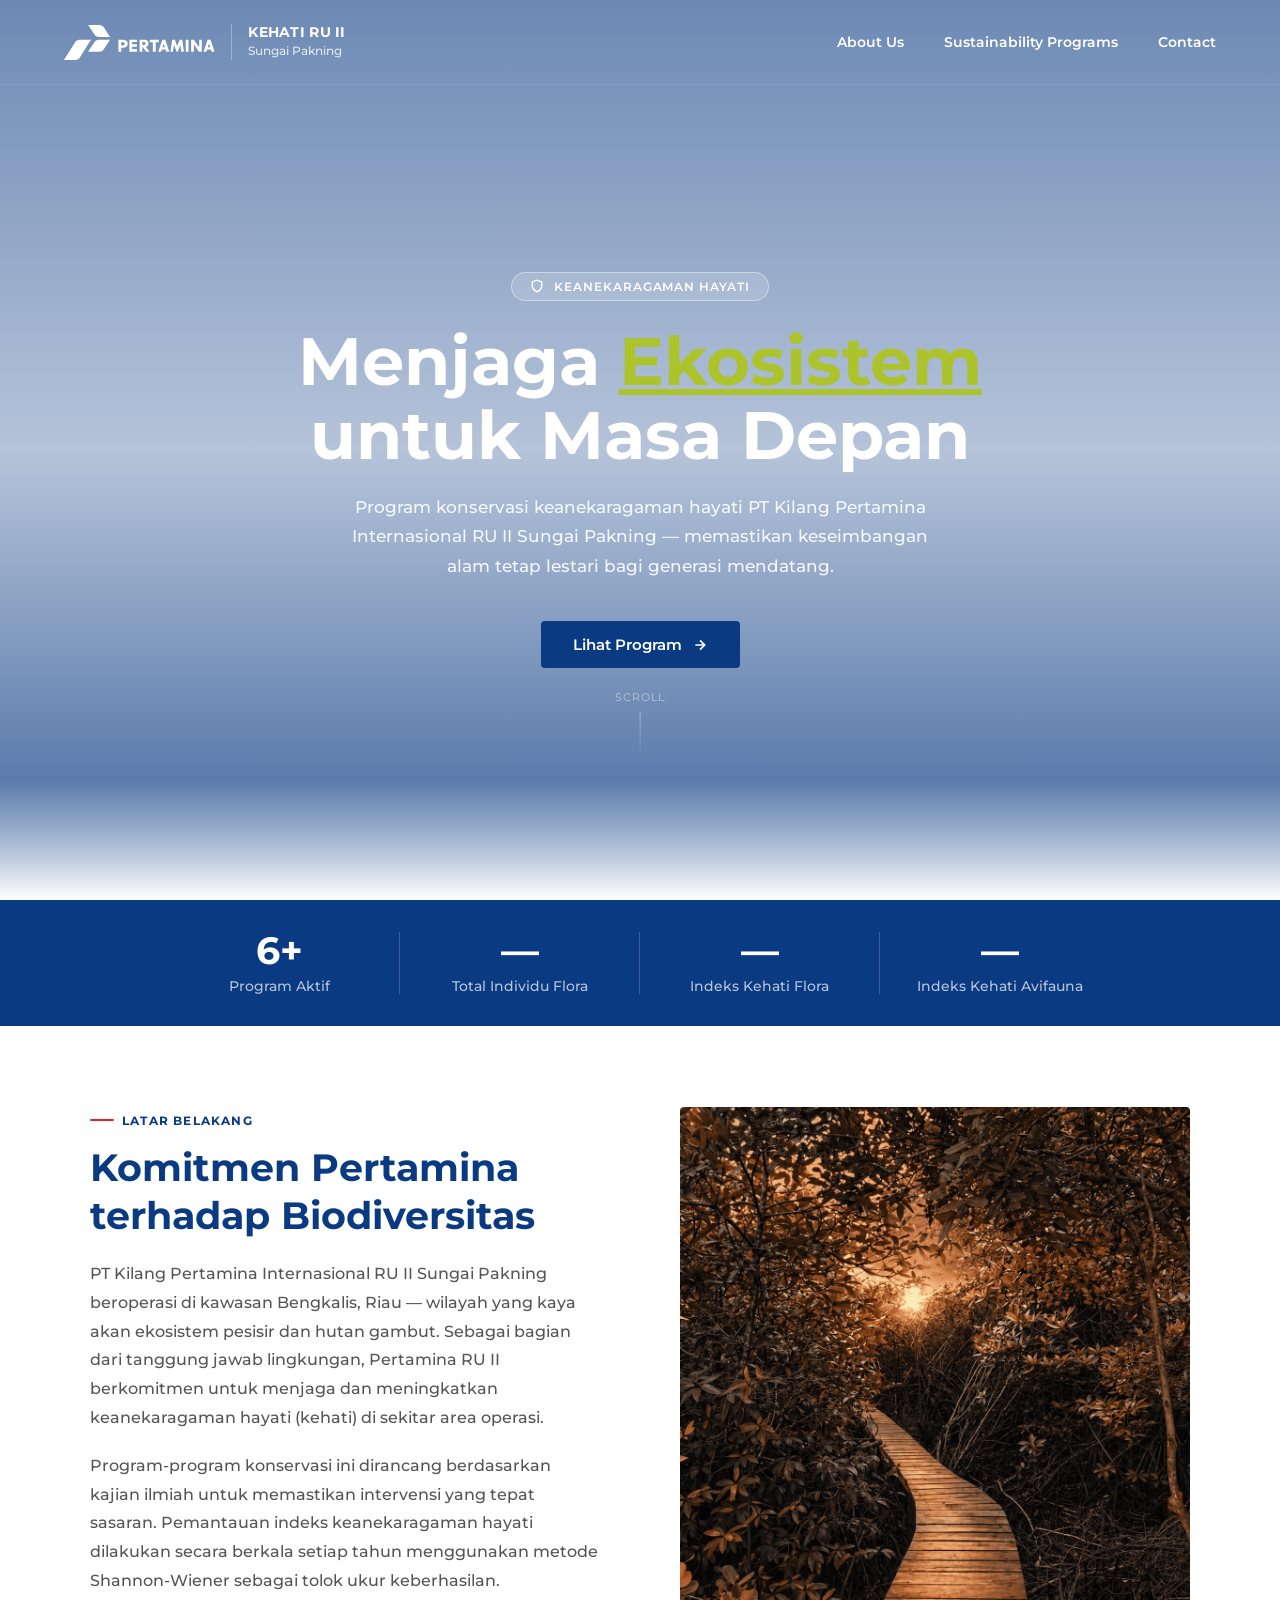
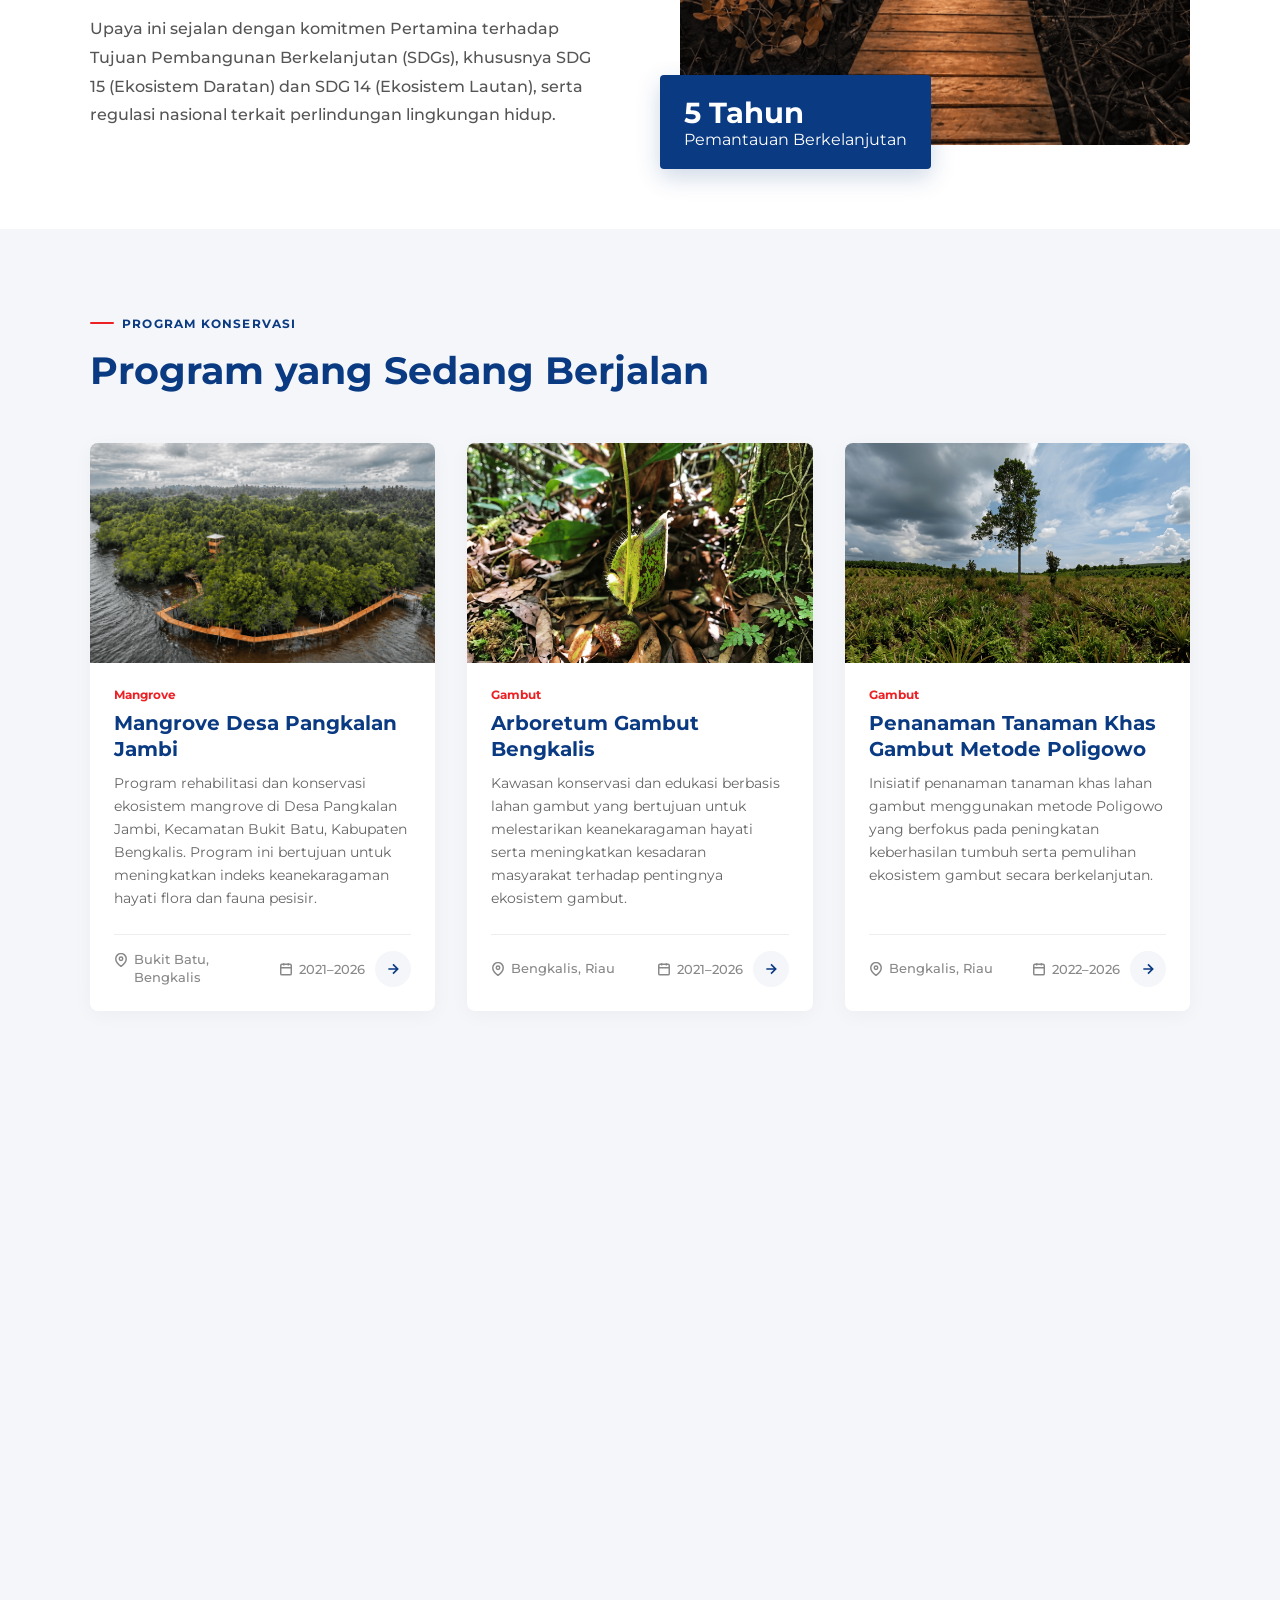
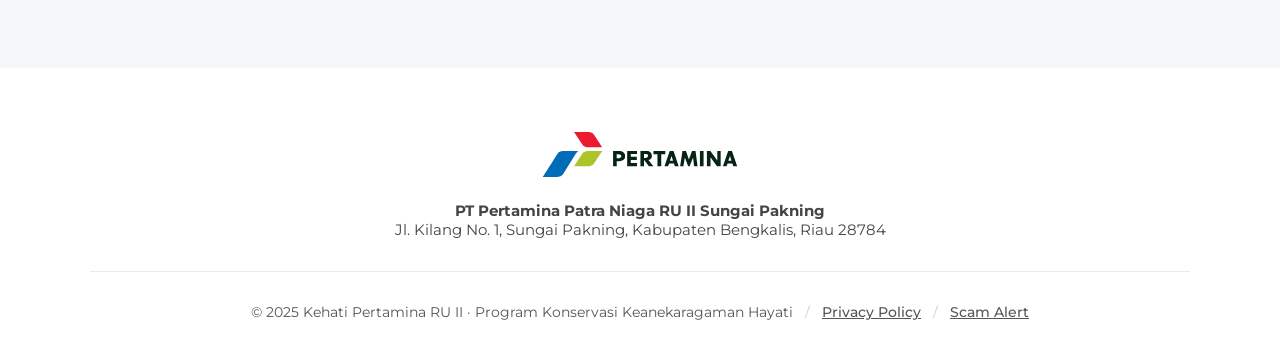
==== commit 4955f342: "Add files via upload" ====
--- a/index.html
+++ b/index.html
@@ -36,9 +36,9 @@
       <div class="stat-number" id="ProgramAktif">—</div>
       <div class="stat-label">Program Aktif</div>
     </div>
-    <div class="stat-item"><div class="stat-number">135K+</div><div class="stat-label">Pohon Mangrove</div></div>
-    <div class="stat-item"><div class="stat-number">2.74</div><div class="stat-label">Indeks Kehati Flora</div></div>
-    <div class="stat-item"><div class="stat-number">2.88</div><div class="stat-label">Indeks Kehati Burung</div></div>
+    <div class="stat-item"><div class="stat-number" id="statMangrove">—</div><div class="stat-label" id="statMangroveLabel">Total Individu Flora</div></div>
+    <div class="stat-item"><div class="stat-number" id="statFloraIndex">—</div><div class="stat-label" id="statFloraIndexLabel">Indeks Kehati Flora</div></div>
+    <div class="stat-item"><div class="stat-number" id="statAvifaunaIndex">—</div><div class="stat-label" id="statAvifaunaIndexLabel">Indeks Kehati Avifauna</div></div>
   </div>
 </div>
 
@@ -74,6 +74,7 @@
 
 <div id="footer-placeholder"></div>
 
+<script src="https://cdn.jsdelivr.net/npm/papaparse@5.4.1/papaparse.min.js"></script>
 <script src="js/main.js"></script>
 </body>
 </html>
--- a/css/style.css
+++ b/css/style.css
@@ -9,11 +9,19 @@
   --bg-section: #f4f6f9;
 }
 * { margin: 0; padding: 0; box-sizing: border-box; }
+html {
+  scroll-behavior: smooth;
+  scroll-padding-top: 90px;
+}
 body { 
   font-family: 'Montserrat', sans-serif; /* Update Tipografi */
   background: var(--bg-light); 
   color: var(--ink); 
   overflow-x: hidden; 
+}
+
+@media (prefers-reduced-motion: reduce) {
+  html { scroll-behavior: auto; }
 }
 
 /* ── NAV GLOBAL (TRANSPARENT TO SOLID SCROLL) ── */
@@ -544,4 +552,3 @@
 }
 
 
-
